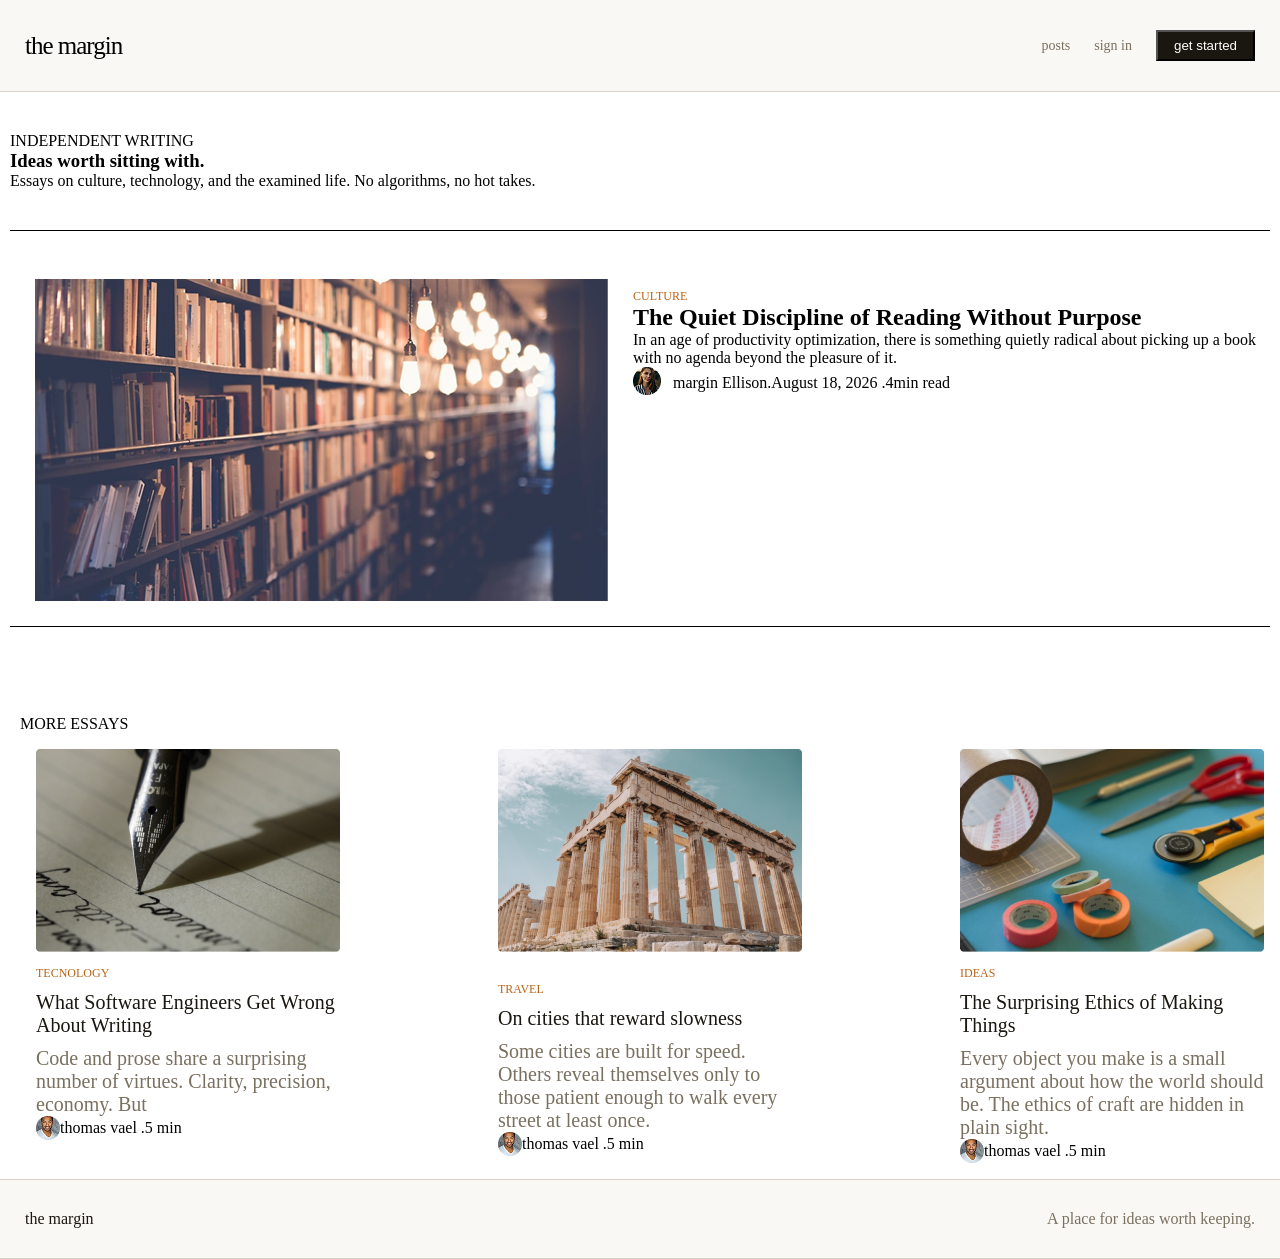
==== index.html @ 0401dc43 "initial commit" ====
<!DOCTYPE html>
<html lang="en">
<head>
    <meta charset="UTF-8">
    <meta name="viewport" content="width=device-width, initial-scale=1.0">
    <title>The margin</title>
    <link rel="stylesheet" href="styles.css">
    <link rel="preconnect" href="https://fonts.googleapis.com">
<link rel="preconnect" href="https://fonts.gstatic.com" crossorigin>
<link href="https://fonts.googleapis.com/css2?family=Poppins:ital,wght@0,100;0,200;0,300;0,400;0,500;0,600;0,700;0,800;0,900;1,100;1,200;1,300;1,400;1,500;1,600;1,700;1,800;1,900&display=swap" rel="stylesheet">
</head>                                                                                                                                                                                                                                            
<body>
    <header class="navbar">
        <div class="logo">the margin</div>
    <nav>
        <a href="#">posts</a>
        <a href="#">sign in</a>
        <button>get started</button>
    </nav>
    </header>

    
    <section class="hero">

         <section class="writing">
            <P class="header">INDEPENDENT WRITING</P>
            <h1>Ideas worth sitting with.</h1>
            <p class="hero-text">
                Essays on culture, technology, and the examined life. No algorithms, no hot takes.
            </p>
        </section>
         
        <section class="culture">
            <section class="name">
                <div class="name-image">
                    <img src="image/Image (The Quiet Discipline of Reading Without Purpose).png">
                </div>
            </section>
            <section class="quiet">
                    <p class="category">CULTURE</p>
                    <h2>
                        The Quiet Discipline of Reading Without Purpose
                    </h2>
                    <p class="page">
                        In an age of productivity optimization, there is something quietly radical about picking up a book with no agenda beyond the pleasure of it.
                    </p>
            
                    <div class="about">
                        <div>
                            <img src="image/Image (Margot Ellison).png">
                        </div>
                        <p>margin Ellison.August 18, 2026 .4min read</p>
                    </div>
            </section>
        </section>



    </section>

    
</body>
<div class="name-content">

    <section class="more-essay">
        <p class="section-title">MORE ESSAYS</p>
        <div class="more-image">

            <div class="card">
                <div class="card-img">
                    <img src="image/BlogListing.png">
                </div>
                <p class="category">TECNOLOGY</p>
                <h4 class="more">
                    What Software Engineers Get Wrong About Writing
                </h4>
                <p class="after">
                     Code and prose share a surprising number of virtues. Clarity, precision, economy. But
                </p>
                <div class="small-author">
                    <img src="image/Image (Thomas Vael).png">
                    <nav>thomas vael .5 min</nav>
                </div>
            </div>
            <div class="card">
                <div class="card-img">
                    <img src="image/BlogListing_margin (2).png">
                </div>
                <p class="category">TRAVEL</p>
                <h4 class="more">
                    On cities that reward slowness
                </h4>
                <p class="after">
                    Some cities are built for speed. Others reveal themselves only to those patient enough to walk every street at least once.
                </p>
                <div class="small-author">
                    <img src="image/Image (Thomas Vael).png">
                    <nav>thomas vael .5 min</nav>
                </div>
            </div>
            <div class="card">
                <div class="card-img">
                    <img src="image/BlogListing (1).png">
                </div>
                <p class="category">IDEAS</p>
                <h4 class="more">
                The Surprising Ethics of Making Things
                </h4>
                <p class="after">
                     Every object you make is a small argument about how the world should be. The ethics of craft are hidden in plain sight.
                </p>
                <div class="small-author">
                    <img src="image/Image (Thomas Vael).png">
                    <nav>thomas vael .5 min</nav>
                </div>
            </div>

        </div>
    </section>

     <!-- <div class="card">
               <img src="image/BlogListing_margin (2).png">
               <p class="category">TRAVEL</p>
               <h5 class="more">
                On Cities That Reward Slowness
               </h5>
               <p class="after">
                some cities are built for speed.<br>others reveal themselves only to those patient enough to
               </p>
               <div class="small-author">
                <img src="image/Image (Margot Ellison).png">
                <nav>margot ellison . 6 min</nav>
               </div>
               <div class="card">
                <img src="image/BlogListing (1).png">
                <p class="category">IDEAS</p>
                <h6 class="more">
                    the surprising ethics of making things
                </h6>
                <p class="after">
                    every object you make is a small argument about how the worid should be. the ethics of
                </p>
                <div class="small author">
                    <div>
                    <img src="image/Image (Thomas Vael).png">
                    </div>
                    <nav>thomas vael . 5 min</nav>
                </div>
               </div>
            </div> -->

    <footer>
        <div class="footer-logo">the margin</div>
        <nav>
        <p>A place for ideas worth keeping.</p>
    </nav>
    </footer>

</div>
</html>
---- styles.css ----
* {
    margin: 0;
    padding: 0;
    box-sizing: border-box;  
}
    
header {
 
    padding: 30px 25px;
    display: flex;
    justify-content: space-between;
    align-items: center;
    border-bottom: 1px solid;
    background-color: #faf8f4;
    border-color: #D9D2C5;
    gap: 24px;
}

nav {
    display: flex;
    justify-content: space-between;
    align-items: center;
    gap: 24px;
}
.logo {
    font-family: poppings;
    font-size: 25px;
    font-weight: 0;
    letter-spacing: -1px;
    
}
button {
    background-color: #1a1610;
    color: white;
    padding-top: 6px;
    padding-right: 16px;
    padding-bottom: 6px;
    padding-left: 16px;
}
.hero {
 
    display: flex;
    flex-direction: column;
    margin-left: 10px;
    margin-right: 10px;
    align-items: flex-start;
    padding-bottom: 48px;
    margin-top: 40px;
    border-bottom: 40px;
}



.culture {
    display: flex;
    justify-content: space-between;
    border-top: 1px solid;
    border-bottom: 1px solid;
    padding-top: 48px;
    padding-bottom: 20px;
    margin-bottom: 40px;
}

.writing {
    width: 100%;
    padding-bottom: 48pxs;
    border-bottom: 40px;
    margin-bottom: 40px;
    
}

.name-image {
    width: 11180px;
    margin: 0 auto;
    padding: 0 25px;
    width: 100%;
    height: 100%;
}
.about {
    display: flex;
    align-items: center;
    gap: 12px;
}
.category {
    font-weight: 500;
    font-size: 12px;
    color: #b86518;
    margin-top: 10px;
}
.more {
    font-weight: 400;
    font-size: 20px;
    color: #1a1610;
    margin-top: 10px;
}
.after {
    font-weight: 400;
    font-size: 20px;
    color: #7A7060;
    margin-top: 10px;
}
.small-author {
    display: flex;
    align-items: center;
}

.card {
    max-width: 304px;

}

.more-image {
    display: flex;
    justify-content: space-between;
    gap: 12px;
    padding: 16px;
    
}

.more-essay {
    margin-left: 20px;
    margin-left: 20px;
}
.sign-up {
    text-decoration: none;
    color: #1a1610;
}
a {
    text-decoration: none;
    color: #7A7060;
    font-size: 14px;
    font-weight: 400;
}
footer {
     width: 100%;
    margin: 0 auto;
    padding: 30px 25px;
    display: flex;
    justify-content: space-between;
    align-items: center;
    border-top: 1px solid;
    border-bottom: 1px solid; 
    color: #7A7060;
    background-color: #faf8f4;
    border-color: #D9D2C5;
}
.footer-logo {
    color: #1a1610;
}
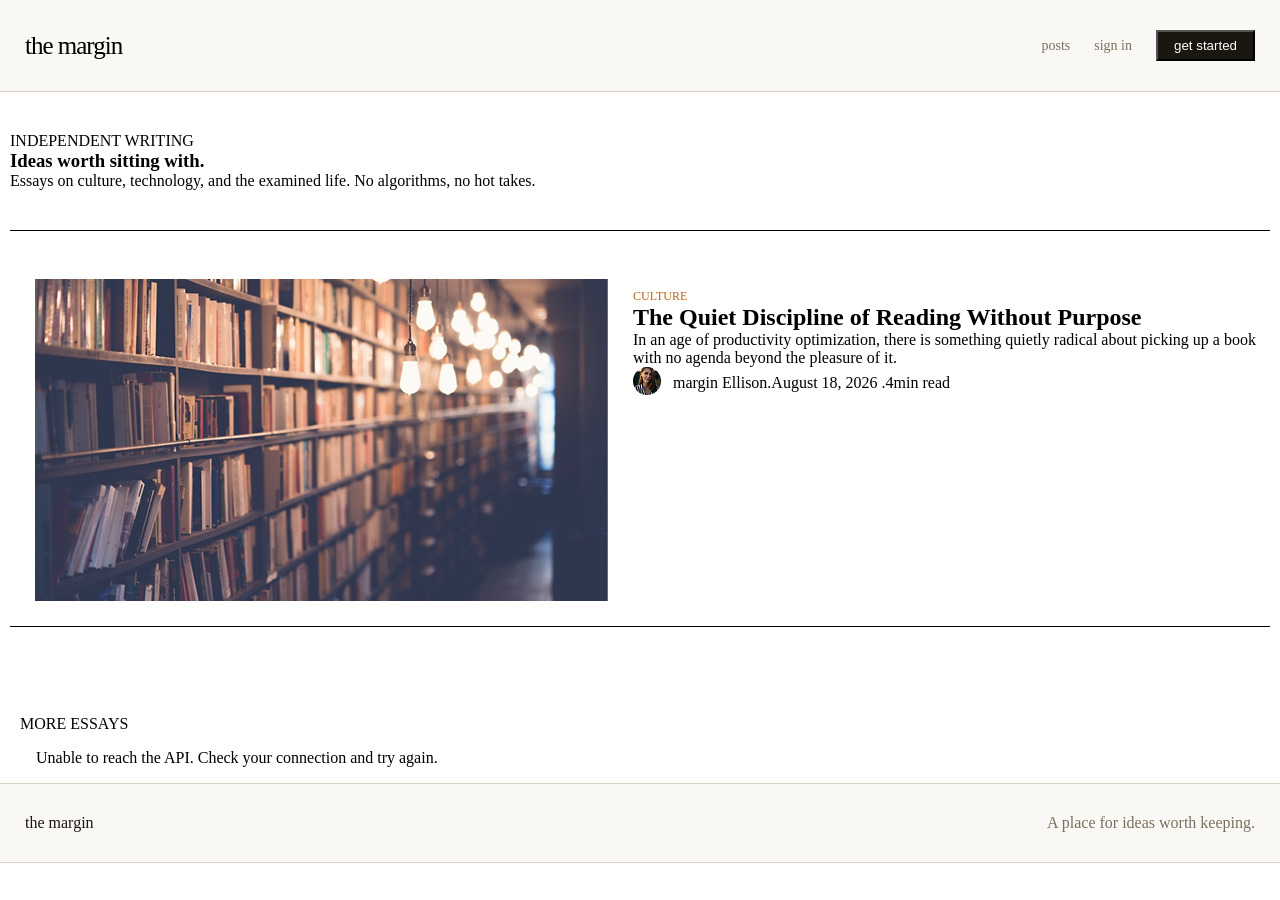
==== commit 5a99863a: "commit" ====
--- a/index.html
+++ b/index.html
@@ -13,9 +13,9 @@
     <header class="navbar">
         <div class="logo">the margin</div>
     <nav>
-        <a href="#">posts</a>
-        <a href="#">sign in</a>
-        <button>get started</button>
+        <a href="" onclick="alert('please Login')">posts</a>
+        <a href="hope work/my project 2/loggin.html">sign in</a>
+        <a href="hope work/register.html"><button type="button">get started</button></a>
     </nav>
     </header>
 
@@ -37,11 +37,11 @@
                 </div>
             </section>
             <section class="quiet">
-                    <p class="category">CULTURE</p>
-                    <h2>
+                    <p id="featuredCategory" class="category">CULTURE</p>
+                    <h2 id="featuredTitle">
                         The Quiet Discipline of Reading Without Purpose
                     </h2>
-                    <p class="page">
+                    <p id="featuredExcerpt" class="page">
                         In an age of productivity optimization, there is something quietly radical about picking up a book with no agenda beyond the pleasure of it.
                     </p>
             
@@ -64,58 +64,7 @@
 
     <section class="more-essay">
         <p class="section-title">MORE ESSAYS</p>
-        <div class="more-image">
-
-            <div class="card">
-                <div class="card-img">
-                    <img src="image/BlogListing.png">
-                </div>
-                <p class="category">TECNOLOGY</p>
-                <h4 class="more">
-                    What Software Engineers Get Wrong About Writing
-                </h4>
-                <p class="after">
-                     Code and prose share a surprising number of virtues. Clarity, precision, economy. But
-                </p>
-                <div class="small-author">
-                    <img src="image/Image (Thomas Vael).png">
-                    <nav>thomas vael .5 min</nav>
-                </div>
-            </div>
-            <div class="card">
-                <div class="card-img">
-                    <img src="image/BlogListing_margin (2).png">
-                </div>
-                <p class="category">TRAVEL</p>
-                <h4 class="more">
-                    On cities that reward slowness
-                </h4>
-                <p class="after">
-                    Some cities are built for speed. Others reveal themselves only to those patient enough to walk every street at least once.
-                </p>
-                <div class="small-author">
-                    <img src="image/Image (Thomas Vael).png">
-                    <nav>thomas vael .5 min</nav>
-                </div>
-            </div>
-            <div class="card">
-                <div class="card-img">
-                    <img src="image/BlogListing (1).png">
-                </div>
-                <p class="category">IDEAS</p>
-                <h4 class="more">
-                The Surprising Ethics of Making Things
-                </h4>
-                <p class="after">
-                     Every object you make is a small argument about how the world should be. The ethics of craft are hidden in plain sight.
-                </p>
-                <div class="small-author">
-                    <img src="image/Image (Thomas Vael).png">
-                    <nav>thomas vael .5 min</nav>
-                </div>
-            </div>
-
-        </div>
+        <div id="posts" class="more-image">Loading essays...</div>
     </section>
 
      <!-- <div class="card">
@@ -157,4 +106,37 @@
     </footer>
 
 </div>
+    <script src="js/api.js"></script>
+    <script>
+        const valueOf = (post, ...keys) => keys.map((key) => post[key]).find((value) => value !== undefined && value !== null) || "";
+        const escapeHtml = (value) => String(value).replace(/[&<>'"]/g, (character) => ({"&":"&amp;","<":"&lt;",">":"&gt;","'":"&#39;","\"":"&quot;"}[character]));
+
+        async function loadPosts() {
+            const postsElement = document.getElementById("posts");
+            try {
+                const posts = await getPosts();
+                if (!posts.length) {
+                    postsElement.textContent = "No essays have been published yet.";
+                    return;
+                }
+
+                const firstPost = posts[0];
+                document.getElementById("featuredCategory").textContent = valueOf(firstPost, "category", "post_category") || "ESSAY";
+                document.getElementById("featuredTitle").textContent = valueOf(firstPost, "title", "post_title") || "Untitled essay";
+                document.getElementById("featuredExcerpt").textContent = valueOf(firstPost, "excerpt", "summary", "post_excerpt", "content");
+                postsElement.innerHTML = posts.map((post, index) => {
+                    const id = valueOf(post, "id", "_id", "postId");
+                    const title = valueOf(post, "title", "post_title") || "Untitled essay";
+                    const excerpt = valueOf(post, "excerpt", "summary", "post_excerpt", "content");
+                    const category = valueOf(post, "category", "post_category") || "ESSAY";
+                    const author = valueOf(post, "authorName", "studentName") || post.author?.fullName || post.author?.name || "margin contributor";
+                    return `<article class="card"><p class="category">${escapeHtml(category)}</p><h4 class="more"><a href="hope work/my project 2/my coding/Blog detail.html?id=${encodeURIComponent(id)}">${escapeHtml(title)}</a></h4><p class="after">${escapeHtml(String(excerpt).slice(0, 180))}</p><div class="small-author"><nav>${escapeHtml(author)}</nav></div></article>`;
+                }).join("");
+            } catch (error) {
+                postsElement.textContent = error.message;
+            }
+        }
+
+        loadPosts();
+    </script>
 </html>
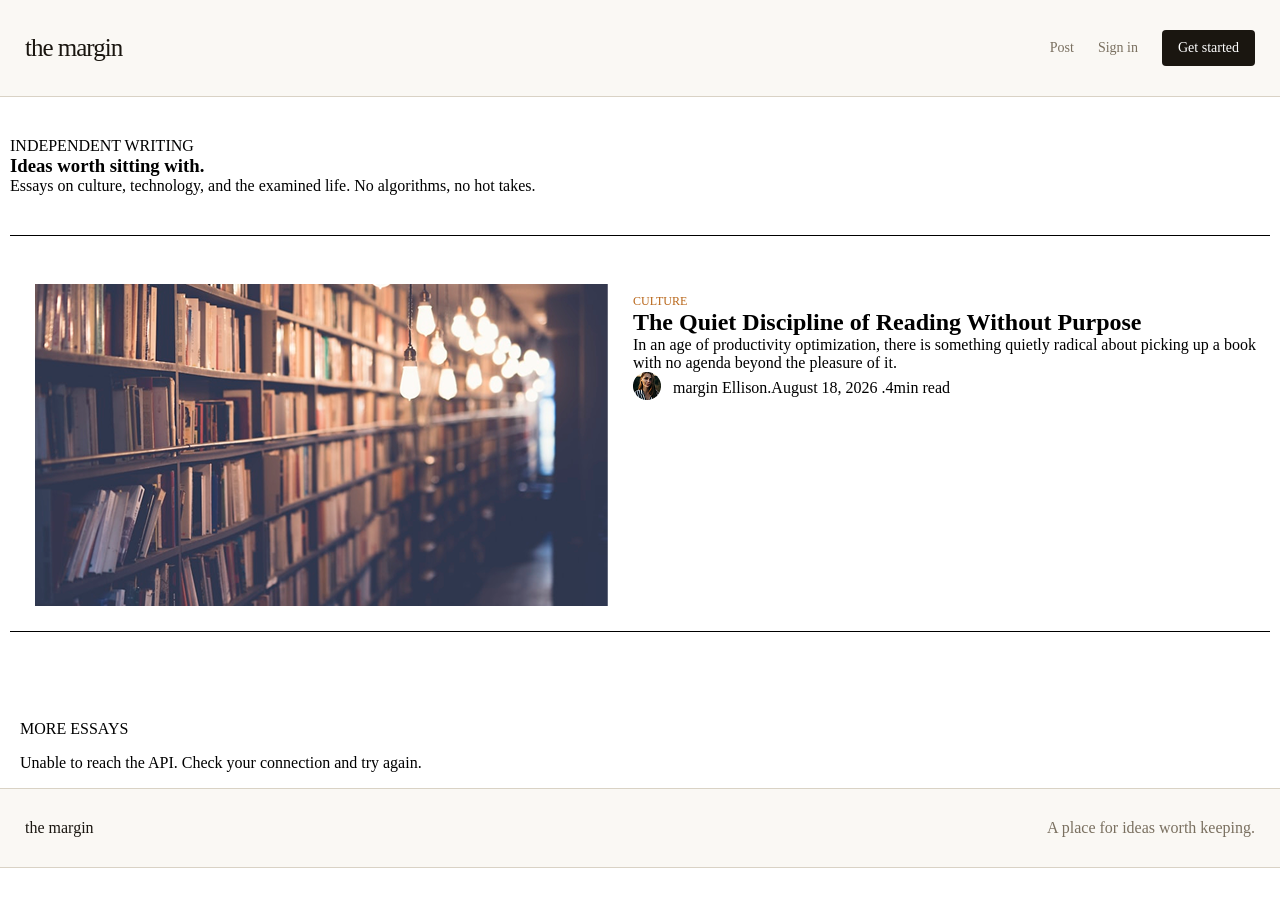
==== commit 89e3c395: "api html" ====
--- a/index.html
+++ b/index.html
@@ -11,11 +11,17 @@
 </head>                                                                                                                                                                                                                                            
 <body>
     <header class="navbar">
-        <div class="logo">the margin</div>
-    <nav>
-        <a href="" onclick="alert('please Login')">posts</a>
-        <a href="hope work/my project 2/loggin.html">sign in</a>
-        <a href="hope work/register.html"><button type="button">get started</button></a>
+        <a class="logo" href="index.html">the margin</a>
+    <nav id="not-login" aria-label="Logged out navigation">
+        <a href="index.html#posts">Post</a>
+        <a href="hope work/my project 2/loggin.html">Sign in</a>
+        <a class="header-action" href="hope work/register.html">Get started</a>
+    </nav>
+    <nav id="login" hidden aria-label="Logged in navigation">
+        <a href="index.html#posts">Post</a>
+        <!-- <a href="hope work/my project 2/loggin.html">Sign in</a> -->
+        <a class="write-post" href="hope work/lamzy tech/post.html" style="padding: 20px; background-color:#b8651a; color: white; border-radius: 16px; text-decoration: none;">Write</a>
+        <!-- <button type="button" data-logout data-home="index.html">Log out</button> -->
     </nav>
     </header>
 
@@ -64,7 +70,7 @@
 
     <section class="more-essay">
         <p class="section-title">MORE ESSAYS</p>
-        <div id="posts" class="more-image">Loading essays...</div>
+        <div id="posts" class="posts-grid">Loading essays...</div>
     </section>
 
      <!-- <div class="card">
@@ -108,8 +114,13 @@
 </div>
     <script src="js/api.js"></script>
     <script>
-        const valueOf = (post, ...keys) => keys.map((key) => post[key]).find((value) => value !== undefined && value !== null) || "";
-        const escapeHtml = (value) => String(value).replace(/[&<>'"]/g, (character) => ({"&":"&amp;","<":"&lt;",">":"&gt;","'":"&#39;","\"":"&quot;"}[character]));
+        const valueOf = (post, ...keys) => keys.map((key) => post[key]).find((value) => value !== undefined && value !== null && value !== "") || "";
+        const displayValue = (value, fallback = "") => {
+            if (value === null || value === undefined || value === "") return fallback;
+            if (typeof value === "object") return value.fullName || value.name || value.title || value.value || fallback;
+            return String(value);
+        };
+        const escapeHtml = (value) => displayValue(value).replace(/[&<>'"]/g, (character) => ({"&":"&amp;","<":"&lt;",">":"&gt;","'":"&#39;","\"":"&quot;"}[character]));
 
         async function loadPosts() {
             const postsElement = document.getElementById("posts");
@@ -121,16 +132,16 @@
                 }
 
                 const firstPost = posts[0];
-                document.getElementById("featuredCategory").textContent = valueOf(firstPost, "category", "post_category") || "ESSAY";
-                document.getElementById("featuredTitle").textContent = valueOf(firstPost, "title", "post_title") || "Untitled essay";
-                document.getElementById("featuredExcerpt").textContent = valueOf(firstPost, "excerpt", "summary", "post_excerpt", "content");
+                document.getElementById("featuredCategory").textContent = displayValue(valueOf(firstPost, "category", "post_category"), "ESSAY");
+                document.getElementById("featuredTitle").textContent = displayValue(valueOf(firstPost, "title", "post_title"), "Untitled essay");
+                document.getElementById("featuredExcerpt").textContent = displayValue(valueOf(firstPost, "excerpt", "summary", "post_excerpt", "content"));
                 postsElement.innerHTML = posts.map((post, index) => {
                     const id = valueOf(post, "id", "_id", "postId");
-                    const title = valueOf(post, "title", "post_title") || "Untitled essay";
-                    const excerpt = valueOf(post, "excerpt", "summary", "post_excerpt", "content");
-                    const category = valueOf(post, "category", "post_category") || "ESSAY";
-                    const author = valueOf(post, "authorName", "studentName") || post.author?.fullName || post.author?.name || "margin contributor";
-                    return `<article class="card"><p class="category">${escapeHtml(category)}</p><h4 class="more"><a href="hope work/my project 2/my coding/Blog detail.html?id=${encodeURIComponent(id)}">${escapeHtml(title)}</a></h4><p class="after">${escapeHtml(String(excerpt).slice(0, 180))}</p><div class="small-author"><nav>${escapeHtml(author)}</nav></div></article>`;
+                    const title = displayValue(valueOf(post, "title", "post_title"), "Untitled essay");
+                    const excerpt = displayValue(valueOf(post, "excerpt", "summary", "post_excerpt", "content"));
+                    const category = displayValue(valueOf(post, "category", "post_category"), "ESSAY");
+                    const author = displayValue(valueOf(post, "authorName", "studentName"), "") || displayValue(post.author, "margin contributor");
+                    return `<article class="post-card"><img class="post-image" src="${escapeHtml(displayValue(post.imageUrl, "image/BlogListing_margin (2).png"))}" alt="${escapeHtml(title)}"><div class="post-card-body"><p class="post-category">${escapeHtml(category)}</p><h4 class="post-title"><a href="hope work/my project 2/my coding/Blog detail.html?id=${encodeURIComponent(id)}">${escapeHtml(title)}</a></h4><p class="post-excerpt">${escapeHtml(excerpt.slice(0, 180))}</p><div class="post-meta"><img class="author-avatar" src="image/Image (Margot Ellison).png" alt=""><span>${escapeHtml(author)}</span><span>${escapeHtml(displayValue(post.createdAt, ""))}</span><span>${escapeHtml(displayValue(post.readTime, "N/A"))} min read</span></div></div></article>`;
                 }).join("");
             } catch (error) {
                 postsElement.textContent = error.message;
--- a/styles.css
+++ b/styles.css
@@ -21,6 +21,24 @@
     justify-content: space-between;
     align-items: center;
     gap: 24px;
+}
+.navbar .logo {
+    color: #1a1610;
+    text-decoration: none;
+}
+.navbar nav a {
+    color: #7A7060;
+    text-decoration: none;
+    font-size: 14px;
+    font-weight: 400;
+}
+.navbar .header-action,
+.navbar nav button {
+    background-color: #1a1610;
+    color: #fff;
+    border: 0;
+    border-radius: 4px;
+    padding: 10px 16px;
 }
 .logo {
     font-family: poppings;
@@ -104,17 +122,77 @@
     align-items: center;
 }
 
-.card {
-    max-width: 304px;
-
-}
-
-.more-image {
-    display: flex;
-    justify-content: space-between;
-    gap: 12px;
-    padding: 16px;
-    
+.posts-grid {
+    display: grid;
+    grid-template-columns: repeat(3, 1fr);
+    gap: 20px;
+    padding: 16px 0;
+    min-width: 0;
+}
+
+.post-card {
+    min-width: 0;
+    overflow: hidden;
+    background: #faf8f4;
+    border: 1px solid #D9D2C5;
+}
+
+.post-image {
+    display: block;
+    width: 100%;
+    height: auto;
+    aspect-ratio: 16 / 10;
+    object-fit: cover;
+}
+
+.post-card-body {
+    padding: 18px;
+}
+
+.post-category {
+    margin: 0;
+    color: #b86518;
+    font-size: 11px;
+    font-weight: 600;
+    letter-spacing: 0.08em;
+    text-transform: uppercase;
+}
+
+.post-title {
+    margin: 8px 0 0;
+    font-size: 20px;
+    font-weight: 600;
+    line-height: 1.25;
+}
+
+.post-title a {
+    color: #1a1610;
+    font-size: inherit;
+    font-weight: inherit;
+}
+
+.post-excerpt {
+    margin: 10px 0 0;
+    color: #7A7060;
+    font-size: 15px;
+    line-height: 1.5;
+}
+
+.post-meta {
+    display: flex;
+    align-items: center;
+    flex-wrap: wrap;
+    gap: 8px;
+    margin-top: 18px;
+    color: #7A7060;
+    font-size: 12px;
+}
+
+.author-avatar {
+    width: 28px;
+    height: 28px;
+    border-radius: 50%;
+    object-fit: cover;
 }
 
 .more-essay {
@@ -148,3 +226,48 @@
     color: #1a1610;
 }
 
+@media (max-width: 700px) {
+    header,
+    .navbar {
+        flex-wrap: wrap;
+    }
+
+    header nav,
+    .navbar nav {
+        width: 100%;
+        flex-wrap: wrap;
+        justify-content: flex-start;
+        gap: 12px;
+    }
+}
+
+@media (min-width: 701px) and (max-width: 1000px) {
+    .posts-grid {
+        grid-template-columns: repeat(2, 1fr);
+    }
+}
+
+@media (max-width: 700px) {
+    .posts-grid {
+        grid-template-columns: 1fr;
+    }
+}
+
+@media (max-width: 700px) {
+    header,
+    .navbar {
+        flex-wrap: wrap;
+        padding: 18px 16px;
+    }
+
+    header nav,
+    .navbar nav {
+        width: 100%;
+        padding: 12px 0 0;
+        gap: 12px;
+        flex-wrap: wrap;
+        justify-content: flex-start;
+        border: 0;
+    }
+}
+
